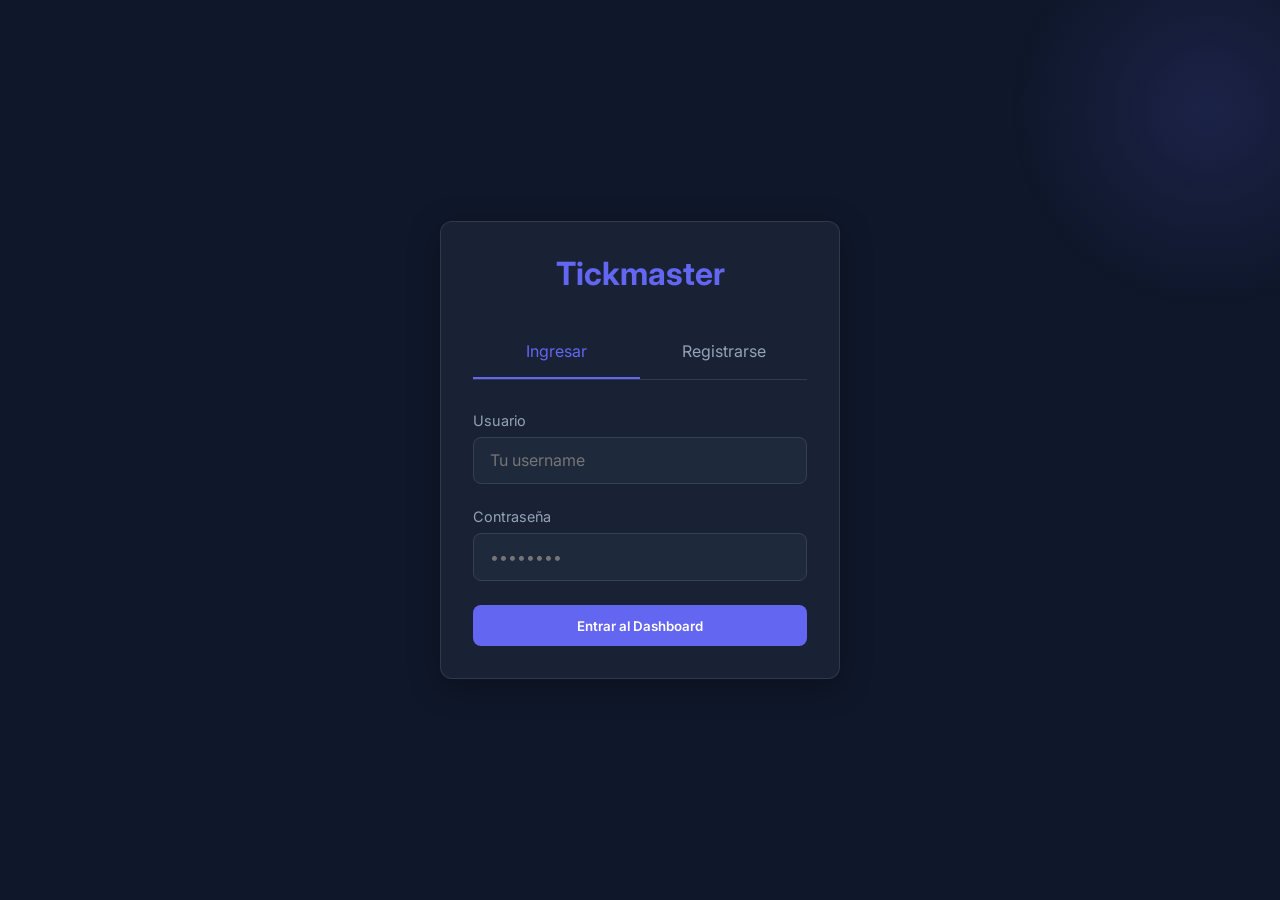
==== tickmaster-frontend/index.html @ 659af437 "Subir cambios actuales antes de crear rama xfirma" ====
<!DOCTYPE html>
<html lang="es">

<head>
    <meta charset="UTF-8">
    <meta http-equiv="refresh" content="0; url=login.html">
    <title>Redirigiendo...</title>
</head>

<body>
    <p>Si no eres redirigido, <a href="login.html">haz clic aquí</a>.</p>
</body>

</html>
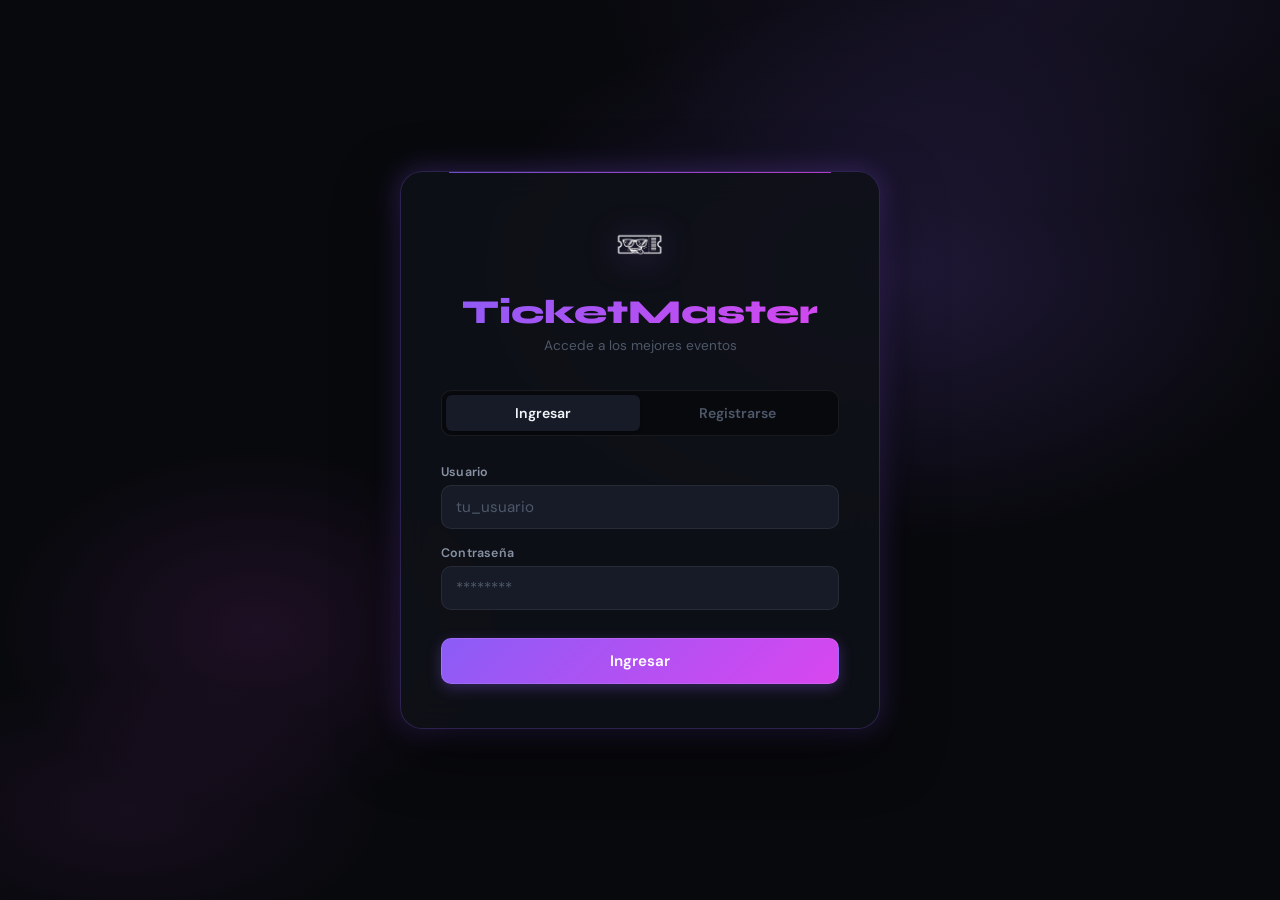
==== commit 1de41b0e: "Consolidación en Docker, módulo pasarela, guía de despliegue y refinamiento de UI (spinner y total d" ====
--- a/tickmaster-frontend/index.html
+++ b/tickmaster-frontend/index.html
@@ -4,11 +4,12 @@
 <head>
     <meta charset="UTF-8">
     <meta http-equiv="refresh" content="0; url=login.html">
-    <title>Redirigiendo...</title>
+    <title>TicketMaster</title>
 </head>
 
-<body>
-    <p>Si no eres redirigido, <a href="login.html">haz clic aquí</a>.</p>
+<body
+    style="background:#08090d;color:#4e5869;font-family:sans-serif;display:flex;align-items:center;justify-content:center;min-height:100vh;">
+    Redirigiendo… <a href="login.html" style="color:#8b5cf6;margin-left:6px;">Haz clic aquí</a>
 </body>
 
 </html>
